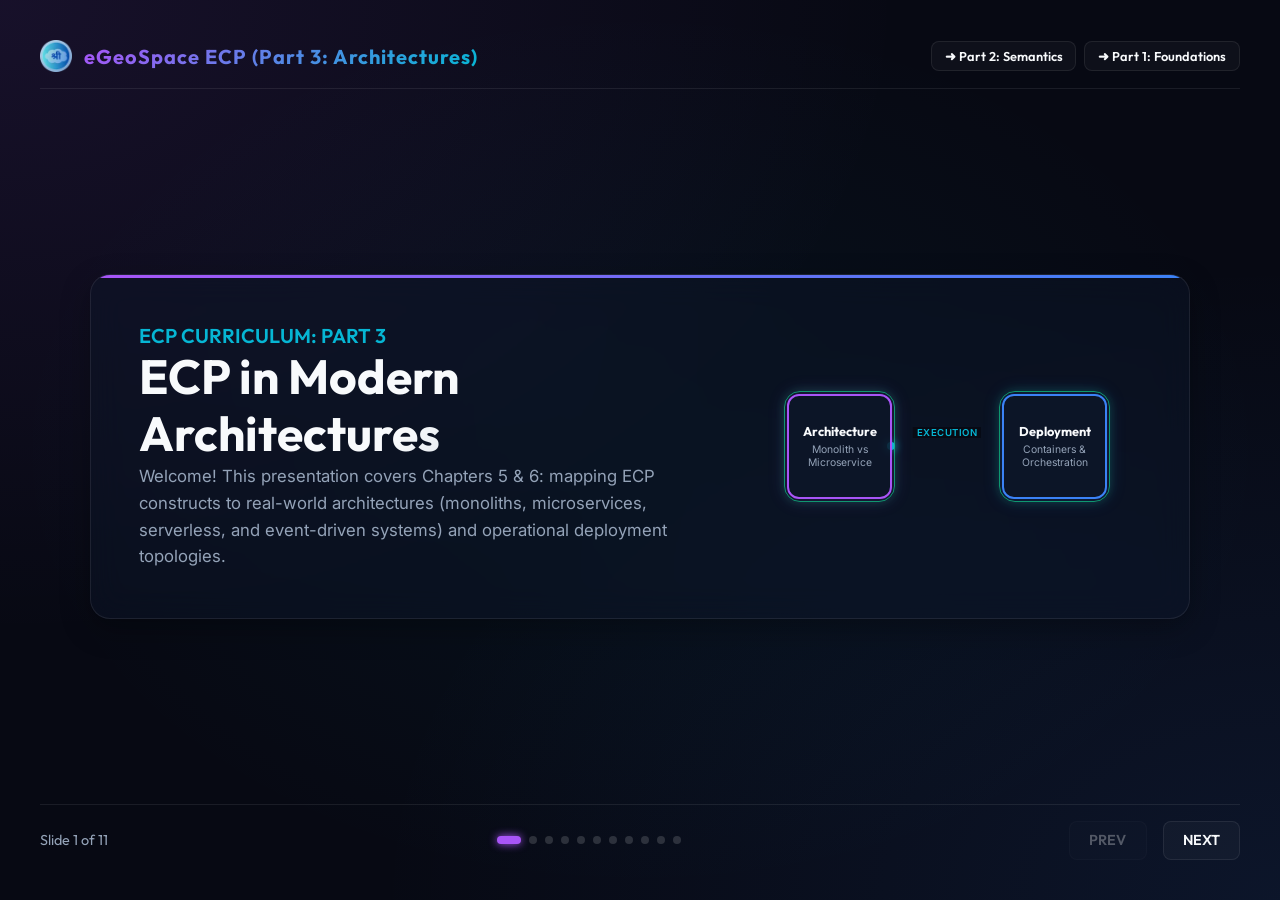
==== architecture.html @ fcbafb29 "Introduce Part 3: ECP in Modern Architectures presentation with custom topologies simulator" ====
<!DOCTYPE html>
<html lang="en">
<head>
    <meta charset="UTF-8">
    <meta name="viewport" content="width=device-width, initial-scale=1.0">
    <title>ECP in Modern Architectures - Presentation</title>
    <link rel="stylesheet" href="style.css">
    <style>
        /* Specific CSS rules for Architecture presentation */
        .arch-switcher {
            display: flex;
            gap: 0.5rem;
            margin-bottom: 1rem;
            flex-wrap: wrap;
        }
        .arch-visual-box {
            background: rgba(0,0,0,0.25);
            border: 1px solid var(--border-color);
            border-radius: 12px;
            padding: 1.5rem;
            min-height: 200px;
            display: flex;
            justify-content: center;
            align-items: center;
            position: relative;
        }
        .visual-element {
            border: 2px solid var(--border-color);
            background: var(--bg-card);
            border-radius: 8px;
            padding: 0.5rem 1rem;
            font-size: 0.8rem;
            font-weight: bold;
            display: flex;
            flex-direction: column;
            align-items: center;
            gap: 0.25rem;
            position: absolute;
            transition: all 0.3s ease;
        }
        .visual-connector {
            position: absolute;
            height: 2px;
            background: rgba(255,255,255,0.15);
            transition: all 0.3s ease;
        }
        .visual-connector.dashed {
            border-top: 2px dashed rgba(255,255,255,0.2);
            background: none;
            height: 0;
        }
        /* Topologies simulator styling */
        .topology-playground {
            background: rgba(0,0,0,0.2);
            padding: 1rem;
            border-radius: 12px;
            border: 1px solid var(--border-color);
            min-height: 280px;
            display: flex;
            flex-direction: column;
            justify-content: space-between;
        }
        .topo-graph-container {
            position: relative;
            height: 180px;
            background: rgba(0,0,0,0.3);
            border-radius: 8px;
            overflow: hidden;
        }
        .topo-node {
            position: absolute;
            width: 42px;
            height: 42px;
            border-radius: 50%;
            display: flex;
            justify-content: center;
            align-items: center;
            font-size: 0.6rem;
            font-weight: bold;
            border: 2px solid var(--border-color);
            background: var(--bg-card);
            transition: all 0.3s ease;
            box-shadow: 0 0 8px rgba(0,0,0,0.5);
            cursor: pointer;
            z-index: 2;
            text-align: center;
        }
        .topo-node.failed {
            background: rgba(239, 68, 68, 0.2);
            border-color: var(--accent-red);
            box-shadow: 0 0 15px rgba(239, 68, 68, 0.4);
            color: var(--accent-red);
        }
        .topo-node.affected {
            border-color: rgba(239, 68, 68, 0.3);
            background: rgba(239, 68, 68, 0.05);
            color: rgba(255,255,255,0.3);
            text-decoration: line-through;
        }
        .topo-line {
            position: absolute;
            height: 2px;
            background: rgba(255,255,255,0.1);
            transform-origin: left center;
            z-index: 1;
        }
        .topo-line.failed {
            background: rgba(239, 68, 68, 0.2);
            border-top: 2px dashed rgba(239, 68, 68, 0.4);
        }
    </style>
</head>
<body>
    <div id="presentation-container">
        <!-- Header -->
        <header style="display: flex; justify-content: space-between; align-items: center; width: 100%;">
            <div class="logo">
                <img src="logo.webp" alt="eGeoSpace Logo">
                <span>eGeoSpace ECP (Part 3: Architectures)</span>
            </div>
            <div style="display: flex; gap: 0.5rem;">
                <a href="semantics.html" class="nav-btn" style="text-decoration: none; padding: 0.4rem 0.8rem; font-size: 0.8rem; font-weight: 600;">➜ Part 2: Semantics</a>
                <a href="index.html" class="nav-btn" style="text-decoration: none; padding: 0.4rem 0.8rem; font-size: 0.8rem; font-weight: 600;">➜ Part 1: Foundations</a>
            </div>
        </header>

        <main class="slides-wrapper">
            <!-- Slide 1: Welcome / Title -->
            <section class="slide active" id="slide-1">
                <div class="glass-card welcome-grid">
                    <div>
                        <h3>ECP CURRICULUM: PART 3</h3>
                        <h1>ECP in Modern Architectures</h1>
                        <p>Welcome! This presentation covers Chapters 5 & 6: mapping ECP constructs to real-world architectures (monoliths, microservices, serverless, and event-driven systems) and operational deployment topologies.</p>
                    </div>
                    <div class="welcome-decor">
                        <div class="ecp-network">
                            <div class="net-entity" id="net-ent-1">
                                <span class="net-title">Architecture</span>
                                <div class="net-sub">Monolith vs<br>Microservice</div>
                                <div class="net-boundary" title="Interface Boundary"></div>
                            </div>
                            <div class="net-channel">
                                <div class="net-packet"></div>
                                <div class="net-channel-label" style="color: var(--accent-cyan);">Execution</div>
                            </div>
                            <div class="net-entity" id="net-ent-2">
                                <span class="net-title">Deployment</span>
                                <div class="net-sub">Containers &<br>Orchestration</div>
                                <div class="net-boundary" title="Interface Boundary"></div>
                            </div>
                        </div>
                    </div>
                </div>
            </section>

            <!-- Slide 2: Mapping ECP to Common Patterns -->
            <section class="slide" id="slide-2">
                <div class="glass-card grid-2">
                    <div>
                        <h3>ARCHITECTURAL BLUEPRINTS</h3>
                        <h2>ECP Across Architectural Patterns</h2>
                        <p>Architectures differ not in their basic components, but in how they partition and boundary their Entities:</p>
                        <ul class="bullet-list" style="margin-top: 1rem; font-size: 0.9rem;">
                            <li class="bullet-item">
                                <div class="bullet-icon">🏛</div>
                                <div class="bullet-content">
                                    <strong>Monoliths & Layers</strong>
                                    <p>A single coarse-grained Entity. Weak internal boundaries allow modules to bypass Interfaces, sharing memory and variables directly.</p>
                                </div>
                            </li>
                            <li class="bullet-item">
                                <div class="bullet-icon">🧱</div>
                                <div class="bullet-content">
                                    <strong>Microservices & SOA</strong>
                                    <p>Fine-grained, independently deployable Entities. Scoped databases (Knowledge) and API gateways (Interface Boundaries) enforce strict encapsulation.</p>
                                </div>
                            </li>
                            <li class="bullet-item">
                                <div class="bullet-icon">⚡</div>
                                <div class="bullet-content">
                                    <strong>Serverless & Event-Driven</strong>
                                    <p>Ephemeral, event-triggered Entities (functions) executing atomic Abilities. Knowledge is externalized in databases.</p>
                                </div>
                            </li>
                        </ul>
                    </div>
                    <div style="background: rgba(0,0,0,0.15); padding: 1.5rem; border-radius: 12px; border: 1px solid var(--border-color); display: flex; flex-direction: column; justify-content: center; gap: 0.75rem;">
                        <h4 style="color: var(--accent-cyan); font-family: var(--font-heading); font-size: 1rem;">Systemic Focus</h4>
                        <p style="font-size: 0.85rem; color: var(--text-secondary); line-height: 1.5;">No pattern is perfect. Monoliths prioritize coherence but suffer in resilience. Microservices prioritize resilience but introduce coordination complexity. Serverless offers extreme scalability but increases vendor dependence.</p>
                    </div>
                </div>
            </section>

            <!-- Slide 3: The Architectural Matrix (Interactive) -->
            <section class="slide" id="slide-3">
                <div class="glass-card grid-2">
                    <div>
                        <h3>POV EXPLORER</h3>
                        <h2>Visualizing ECP Configurations</h2>
                        <p>Select an architectural pattern below to view how Entities, Knowledge, and boundaries are structured in the runtime layout:</p>
                        <div class="arch-switcher" style="margin-top: 1rem;">
                            <button class="sim-step-btn active" id="btn-arch-mono">Monolith</button>
                            <button class="sim-step-btn" id="btn-arch-micro">Microservice</button>
                            <button class="sim-step-btn" id="btn-arch-serverless">Serverless</button>
                        </div>
                        <div class="triad-info-box" id="arch-details" style="min-height: 100px; margin-top: 0.5rem;">
                            <h4 id="arch-detail-title" style="color: var(--accent-purple); margin-bottom: 0.25rem;">Monolith Layout</h4>
                            <p id="arch-detail-desc" style="font-size: 0.85rem;">One single large Entity. Internal modules directly share database tables (Knowledge) without any security gatekeepers.</p>
                        </div>
                    </div>
                    <div class="arch-visual-box" id="arch-visual-container">
                        <!-- Visual elements injected here via script -->
                    </div>
                </div>
            </section>

            <!-- Slide 4: Interface Contracts & Protocols -->
            <section class="slide" id="slide-4">
                <div class="glass-card">
                    <h3>TECHNICAL ENFORCEMENT</h3>
                    <h2>Interface Contracts & Security Protocols</h2>
                    <p>In practice, the boundary separating potential access (Interface) and regulated exposure (Interface Boundary) is built using standard protocols:</p>
                    <div class="grid-3" style="margin-top: 1rem; gap: 1rem;">
                        <div class="control-panel" style="flex-direction: column; align-items: flex-start; gap: 0.4rem; padding: 1.25rem;">
                            <h4 style="color: var(--accent-purple);">Formal Contracts</h4>
                            <p style="font-size: 0.8rem; line-height: 1.4; color: var(--text-secondary);">Declared using machine-readable schemas like OpenAPI/Swagger, WSDL, or gRPC Protobuf. They define standard request/response structures.</p>
                        </div>
                        <div class="control-panel" style="flex-direction: column; align-items: flex-start; gap: 0.4rem; padding: 1.25rem;">
                            <h4 style="color: var(--accent-blue);">Runtime Gatekeepers</h4>
                            <p style="font-size: 0.8rem; line-height: 1.4; color: var(--text-secondary);">Enforced via API Gateways, reverse proxies, or middleware routing filters checking auth scopes, rate-limiting, and validation constraints.</p>
                        </div>
                        <div class="control-panel" style="flex-direction: column; align-items: flex-start; gap: 0.4rem; padding: 1.25rem;">
                            <h4 style="color: var(--accent-cyan);">Shared Grammars</h4>
                            <p style="font-size: 0.8rem; line-height: 1.4; color: var(--text-secondary);">Standardized serialization formats (JSON, XML) and protocols (HTTP/2, MQTT, OAuth 2.0) ensure interoperability across heterogeneous platforms.</p>
                        </div>
                    </div>
                </div>
            </section>

            <!-- Slide 5: Knowledge Management in Practice -->
            <section class="slide" id="slide-5">
                <div class="glass-card grid-2">
                    <div>
                        <h3>DATA INFRASTRUCTURES</h3>
                        <h2>Knowledge Management in Practice</h2>
                        <p>Knowledge is the informational substrate of our Entities. At the infrastructure level, we manage Knowledge using modern data storage patterns:</p>
                        <ul class="bullet-list" style="margin-top: 0.75rem; font-size: 0.9rem;">
                            <li class="bullet-item">
                                <div class="bullet-icon">💾</div>
                                <div class="bullet-content">
                                    <strong>Persistence Layers</strong>
                                    <p>Relational databases, Document stores, or NoSQL solutions that permanently retain Entity variables.</p>
                                </div>
                            </li>
                            <li class="bullet-item">
                                <div class="bullet-icon">⚡</div>
                                <div class="bullet-content">
                                    <strong>Caching & Buffers</strong>
                                    <p>Redis/Memcached layers providing high-efficiency access to transient, non-authoritative Knowledge states.</p>
                                </div>
                            </li>
                            <li class="bullet-item">
                                <div class="bullet-icon">📜</div>
                                <div class="bullet-content">
                                    <strong>Event Sourcing</strong>
                                    <p>Reconstructing Entity Knowledge states by executing sequential event logs, preserving auditing details.</p>
                                </div>
                            </li>
                        </ul>
                    </div>
                    <div style="background: rgba(0,0,0,0.15); padding: 1.5rem; border-radius: 12px; border: 1px solid var(--border-color); display: flex; flex-direction: column; justify-content: center; gap: 0.75rem;">
                        <h4 style="color: var(--accent-cyan); font-family: var(--font-heading); font-size: 1rem;">Flow Regulation</h4>
                        <p style="font-size: 0.85rem; color: var(--text-secondary); line-height: 1.5;">When Knowledge flows across boundaries, it must be filtered and cleaned. ECP uses schema validation pipelines, anonymization, and encryption algorithms at the Interface Boundary to prevent leaks while maintaining service cooperation.</p>
                    </div>
                </div>
            </section>

            <!-- Slide 6: Deployment Topologies -->
            <section class="slide" id="slide-6">
                <div class="glass-card">
                    <h3>RELATIONAL CONFIGURATION</h3>
                    <h2>Deployment Topologies</h2>
                    <p>Deployment topologies define how Entities are arranged in physical execution environments, shaping systemic qualities:</p>
                    <div class="grid-3" style="margin-top: 1rem; gap: 1rem; font-size: 0.85rem;">
                        <div class="control-panel" style="flex-direction: column; align-items: flex-start; gap: 0.4rem; padding: 1rem;">
                            <h4 style="color: var(--accent-purple);">1. Centralized / Hub</h4>
                            <p style="line-height: 1.4; color: var(--text-secondary);">One core API Hub manages all communications. Highly coherent but extremely fragile (single point of failure).</p>
                        </div>
                        <div class="control-panel" style="flex-direction: column; align-items: flex-start; gap: 0.4rem; padding: 1rem;">
                            <h4 style="color: var(--accent-blue);">2. Federated Topologies</h4>
                            <p style="line-height: 1.4; color: var(--text-secondary);">Semi-autonomous regional nodes coordinating via standardized contracts. Balances autonomy and whole-system coherence.</p>
                        </div>
                        <div class="control-panel" style="flex-direction: column; align-items: flex-start; gap: 0.4rem; padding: 1rem;">
                            <h4 style="color: var(--accent-cyan);">3. Peer-to-Peer (P2P)</h4>
                            <p style="line-height: 1.4; color: var(--text-secondary);">Symmetric nodes communicating directly, as in distributed ledger networks. Extremely resilient but high coordination overhead.</p>
                        </div>
                    </div>
                </div>
            </section>

            <!-- Slide 7: Topology Outage Simulator -->
            <section class="slide" id="slide-7">
                <div class="glass-card grid-2">
                    <div>
                        <h3>FAILURE DOMAINS</h3>
                        <h2>Topology Outage Simulator</h2>
                        <p>Select a deployment topology and click on any node to trigger a crash. Observe how the outage impacts the rest of the network:</p>
                        <div style="margin-top: 1rem; display: flex; gap: 0.5rem; margin-bottom: 1rem;">
                            <button class="sim-step-btn active" id="btn-topo-central">Centralized</button>
                            <button class="sim-step-btn" id="btn-topo-federated">Federated</button>
                            <button class="sim-step-btn" id="btn-topo-p2p">Peer-to-Peer</button>
                        </div>
                        <div class="triad-info-box" id="topo-details" style="min-height: 80px;">
                            <h4 id="topo-detail-title" style="color: var(--accent-purple); margin-bottom: 0.25rem;">Centralized Outage</h4>
                            <p id="topo-detail-desc" style="font-size: 0.85rem;">Click the central hub node (Hub) to crash it.</p>
                        </div>
                    </div>
                    <div class="topology-playground">
                        <div class="topo-graph-container" id="topo-sim-container">
                            <!-- Nodes and lines injected via script -->
                        </div>
                    </div>
                </div>
            </section>

            <!-- Slide 8: Containerization & Orchestration -->
            <section class="slide" id="slide-8">
                <div class="glass-card grid-2">
                    <div>
                        <h3>Material instantiation</h3>
                        <h2>Containerization & Orchestration</h2>
                        <p>Container engines (Docker) and orchestrators (Kubernetes) translate ECP principles directly into hardware deployment patterns:</p>
                        <ul class="bullet-list" style="margin-top: 0.75rem; font-size: 0.9rem;">
                            <li class="bullet-item">
                                <div class="bullet-icon">📦</div>
                                <div class="bullet-content">
                                    <strong>Containers encapsulate Entities</strong>
                                    <p>Docker packages an Entity's code (Abilities), local config (Knowledge), and ports (Interfaces) into isolated running contexts.</p>
                                </div>
                            </li>
                            <li class="bullet-item">
                                <div class="bullet-icon">⚙</div>
                                <div class="bullet-content">
                                    <strong>Orchestration governs execution</strong>
                                    <p>Kubernetes manages service routing, replica scaling (multiplicity), load balancing, and health state supervision.</p>
                                </div>
                            </li>
                        </ul>
                    </div>
                    <div style="background: rgba(0,0,0,0.15); padding: 2rem; border-radius: 12px; border: 1px solid var(--border-color); display: flex; flex-direction: column; justify-content: center;">
                        <h4 style="color: var(--accent-cyan); font-family: var(--font-heading); margin-bottom: 0.5rem;">Infrastructure Enforcement</h4>
                        <p style="font-size: 0.85rem; line-height: 1.5; color: var(--text-secondary);">By executing inside containers and service meshes, ECP's boundary isolation rules are physically enforced at the virtualization layer. Virtual machines, pods, and serverless runtimes represent real-world ECP Entity instances.</p>
                    </div>
                </div>
            </section>

            <!-- Slide 9: Socio-Technical Integrations -->
            <section class="slide" id="slide-9">
                <div class="glass-card grid-2">
                    <div>
                        <h3>Socio-Technical Integrations</h3>
                        <h2>Socio-Technical Architectures</h2>
                        <p>Modern applications are socio-technical. ECP unifies technical components, human workflows, and departments into a single architectural diagram:</p>
                        <ul class="bullet-list" style="margin-top: 0.75rem; font-size: 0.85rem;">
                            <li class="bullet-item">
                                <div class="bullet-icon">👥</div>
                                <div class="bullet-content">
                                    <strong>Teams as Service Providers</strong>
                                    <p>A finance team is modeled as an Entity. It has the Ability to approve budgets, private Knowledge of spreadsheets, and exposes a contract interface to engineers.</p>
                                </div>
                            </li>
                            <li class="bullet-item">
                                <div class="bullet-icon">📜</div>
                                <div class="bullet-content">
                                    <strong>Policies as Interface Boundaries</strong>
                                    <p>Legal regulations and corporate policies are not abstract ideas; they are represented as operational boundaries checking request limits.</p>
                                </div>
                            </li>
                        </ul>
                    </div>
                    <div style="background: rgba(0,0,0,0.15); padding: 1.5rem; border-radius: 12px; border: 1px solid var(--border-color); display: flex; flex-direction: column; justify-content: center; gap: 0.5rem;">
                        <h4 style="color: var(--accent-cyan); font-family: var(--font-heading); font-size: 1rem;">The Socio-Technical Graph</h4>
                        <p style="font-size: 0.85rem; color: var(--text-secondary); line-height: 1.45;">- Nodes represent code modules, DB schemas, or human support agents.</p>
                        <p style="font-size: 0.85rem; color: var(--text-secondary); line-height: 1.45;">- Directed edges represent message transmissions and dependencies.</p>
                        <p style="font-size: 0.85rem; color: var(--text-secondary); line-height: 1.45;">This ensures entire socio-technical processes can be modeled and verified together.</p>
                    </div>
                </div>
            </section>

            <!-- Slide 10: Conclusion / Architectural Summary -->
            <section class="slide" id="slide-10">
                <div class="glass-card">
                    <h3>Curriculum Summary</h3>
                    <h2>Conclusion: ECP Architectures</h2>
                    <p>To conclude Part 3, review these core architectural tenets:</p>
                    <div class="grid-2" style="margin-top: 1rem; gap: 2rem;">
                        <ul class="bullet-list" style="font-size: 0.95rem;">
                            <li class="bullet-item">
                                <div class="bullet-icon">1</div>
                                <div class="bullet-content">
                                    <strong>Boundaries are Physical</strong>
                                    <p>ECP boundaries are not just concepts. In modern architectures, they are physically enforced by virtualization layers, Docker contexts, and API gateways.</p>
                                </div>
                            </li>
                            <li class="bullet-item">
                                <div class="bullet-icon">2</div>
                                <div class="bullet-content">
                                    <strong>Topology shapes Qualities</strong>
                                    <p>Uptime, scaling, and fault tolerance are determined by your deployment topology (Centralized vs Federated vs P2P).</p>
                                </div>
                            </li>
                        </ul>
                        <ul class="bullet-list" style="font-size: 0.95rem;">
                            <li class="bullet-item">
                                <div class="bullet-icon">3</div>
                                <div class="bullet-content">
                                    <strong>Model the Socio-Technical Flow</strong>
                                    <p>Never isolate software designs from human teams. Model engineers, customers, and departments as Entities in the same network.</p>
                                </div>
                            </li>
                        </ul>
                    </div>
                </div>
            </section>

            <!-- Slide 11: Thank You -->
            <section class="slide" id="slide-11">
                <div class="glass-card" style="text-align: center; justify-content: center; align-items: center; gap: 2rem; min-height: 380px;">
                    <div class="glow-text" style="font-family: var(--font-heading); font-weight: 800; font-size: 4.5rem; background: linear-gradient(135deg, var(--accent-purple), var(--accent-cyan)); -webkit-background-clip: text; -webkit-text-fill-color: transparent; text-shadow: 0 0 30px rgba(168, 85, 247, 0.15);">
                        Thank You!
                    </div>
                    <div style="max-width: 600px;">
                        <h3 style="color: var(--text-primary); margin-bottom: 0.5rem; font-size: 1.5rem;">Let's Build Resilient Architecture Together</h3>
                    </div>
                </div>
            </section>
        </main>

        <!-- Footer / Navigation Controls -->
        <footer>
            <div class="slide-num" id="slide-number-display">Slide 1 of 11</div>
            <div class="progress-container" id="progress-dots-container">
                <!-- Dots will be generated here -->
            </div>
            <div class="nav-buttons">
                <button class="nav-btn" id="prev-btn" disabled>PREV</button>
                <button class="nav-btn" id="next-btn">NEXT</button>
            </div>
        </footer>
    </div>

    <script src="architecture.js"></script>
</body>
</html>
---- style.css ----
@import url('https://fonts.googleapis.com/css2?family=Inter:wght@300;400;500;600&family=Outfit:wght@400;600;700;800&display=swap');

:root {
    --bg-dark: #070913;
    --bg-card: rgba(15, 23, 42, 0.45);
    --border-color: rgba(255, 255, 255, 0.08);
    --text-primary: #f8fafc;
    --text-secondary: #94a3b8;
    
    /* Neon accents */
    --accent-purple: #a855f7;
    --accent-blue: #3b82f6;
    --accent-cyan: #06b6d4;
    --accent-green: #10b981;
    --accent-red: #ef4444;
    
    --glow-purple: rgba(168, 85, 247, 0.15);
    --glow-blue: rgba(59, 130, 246, 0.15);
    
    --font-heading: 'Outfit', sans-serif;
    --font-body: 'Inter', sans-serif;
}

* {
    margin: 0;
    padding: 0;
    box-sizing: border-box;
}

body {
    background-color: var(--bg-dark);
    color: var(--text-primary);
    font-family: var(--font-body);
    overflow: hidden;
    height: 100vh;
    width: 100vw;
    background-image: 
        radial-gradient(at 0% 0%, rgba(168, 85, 247, 0.1) 0px, transparent 50%),
        radial-gradient(at 100% 100%, rgba(59, 130, 246, 0.1) 0px, transparent 50%),
        radial-gradient(at 50% 50%, rgba(6, 182, 212, 0.05) 0px, transparent 70%);
}

/* Slide Container */
#presentation-container {
    position: relative;
    width: 100%;
    height: 100%;
    display: flex;
    flex-direction: column;
    justify-content: space-between;
    padding: 2.5rem;
}

/* Header */
header {
    display: flex;
    justify-content: space-between;
    align-items: center;
    border-bottom: 1px solid var(--border-color);
    padding-bottom: 1rem;
    z-index: 10;
}

.logo {
    display: flex;
    align-items: center;
    gap: 0.75rem;
}

.logo img {
    height: 32px;
    width: auto;
    object-fit: contain;
}

.logo span {
    font-family: var(--font-heading);
    font-weight: 700;
    font-size: 1.25rem;
    letter-spacing: 0.05em;
    background: linear-gradient(135deg, var(--accent-purple), var(--accent-cyan));
    -webkit-background-clip: text;
    -webkit-text-fill-color: transparent;
}

.session-tag {
    font-size: 0.8rem;
    color: var(--text-secondary);
    background: rgba(255, 255, 255, 0.03);
    padding: 0.25rem 0.75rem;
    border-radius: 9999px;
    border: 1px solid var(--border-color);
    letter-spacing: 0.05em;
}

/* Slides Wrapper */
.slides-wrapper {
    flex-grow: 1;
    display: flex;
    justify-content: center;
    align-items: center;
    position: relative;
    margin: 2rem 0;
}

/* Individual Slide */
.slide {
    position: absolute;
    width: 100%;
    max-width: 1100px;
    height: 100%;
    display: flex;
    flex-direction: column;
    justify-content: center;
    opacity: 0;
    pointer-events: none;
    transform: translateY(20px) scale(0.98);
    transition: opacity 0.5s ease, transform 0.5s ease;
    z-index: 1;
}

.slide.active {
    opacity: 1;
    pointer-events: auto;
    transform: translateY(0) scale(1);
    z-index: 5;
}

/* Card Layout */
.glass-card {
    background: var(--bg-card);
    backdrop-filter: blur(16px);
    -webkit-backdrop-filter: blur(16px);
    border: 1px solid var(--border-color);
    border-radius: 20px;
    padding: 3rem;
    box-shadow: 0 10px 30px rgba(0, 0, 0, 0.3);
    display: flex;
    flex-direction: column;
    gap: 1.5rem;
    position: relative;
    overflow: hidden;
}

.glass-card::after {
    content: '';
    position: absolute;
    top: 0;
    left: 0;
    right: 0;
    height: 3px;
    background: linear-gradient(90deg, var(--accent-purple), var(--accent-blue));
}

/* Content Elements */
h1 {
    font-family: var(--font-heading);
    font-weight: 700;
    font-size: 3rem;
    line-height: 1.2;
    background: linear-gradient(135deg, var(--text-primary) 50%, var(--text-secondary));
    -webkit-background-clip: text;
    -webkit-text-fill-color: transparent;
}

h2 {
    font-family: var(--font-heading);
    font-weight: 700;
    font-size: 2.25rem;
    line-height: 1.3;
    color: var(--text-primary);
}

h3 {
    font-family: var(--font-heading);
    font-weight: 600;
    font-size: 1.25rem;
    color: var(--accent-cyan);
}

p {
    font-size: 1.05rem;
    line-height: 1.6;
    color: var(--text-secondary);
}

.highlight {
    color: var(--accent-purple);
    font-weight: 600;
}

.cyan-glow {
    text-shadow: 0 0 15px rgba(6, 182, 212, 0.4);
}

/* Layout Utilities */
.grid-2 {
    display: grid;
    grid-template-columns: 1fr 1fr;
    gap: 2.5rem;
    align-items: center;
}

.grid-3 {
    display: grid;
    grid-template-columns: repeat(3, 1fr);
    gap: 1.5rem;
}

/* Features/Bulleted Cards */
.bullet-list {
    display: flex;
    flex-direction: column;
    gap: 1.25rem;
    list-style: none;
}

.bullet-item {
    display: flex;
    gap: 1rem;
    align-items: flex-start;
}

.bullet-icon {
    flex-shrink: 0;
    width: 24px;
    height: 24px;
    background: rgba(168, 85, 247, 0.1);
    border: 1px solid var(--accent-purple);
    border-radius: 6px;
    display: flex;
    align-items: center;
    justify-content: center;
    color: var(--accent-purple);
    font-weight: bold;
    font-size: 0.8rem;
    margin-top: 2px;
}

.bullet-content h4 {
    font-family: var(--font-heading);
    font-weight: 600;
    font-size: 1.15rem;
    color: var(--text-primary);
    margin-bottom: 0.25rem;
}

.bullet-content p {
    font-size: 0.95rem;
}

/* Interactive Component: Dynamic Triad Diagram */
.triad-container {
    position: relative;
    width: 100%;
    height: 350px;
    background: rgba(0, 0, 0, 0.2);
    border-radius: 12px;
    border: 1px solid var(--border-color);
    display: flex;
    align-items: center;
    justify-content: center;
    overflow: hidden;
}

.entity-circle {
    position: relative;
    width: 240px;
    height: 240px;
    border-radius: 50%;
    border: 2px dashed rgba(255, 255, 255, 0.15);
    display: flex;
    align-items: center;
    justify-content: center;
    transition: all 0.5s ease;
}

.entity-core {
    width: 100px;
    height: 100px;
    background: linear-gradient(135deg, var(--bg-dark), rgba(15, 23, 42, 0.8));
    border: 2px solid var(--accent-purple);
    box-shadow: 0 0 20px var(--glow-purple);
    border-radius: 50%;
    display: flex;
    align-items: center;
    justify-content: center;
    font-family: var(--font-heading);
    font-weight: 700;
    z-index: 10;
}

.part-node {
    position: absolute;
    width: 80px;
    height: 80px;
    background: rgba(15, 23, 42, 0.8);
    border: 1.5px solid var(--text-secondary);
    border-radius: 50%;
    display: flex;
    flex-direction: column;
    align-items: center;
    justify-content: center;
    font-size: 0.75rem;
    font-weight: 600;
    cursor: pointer;
    transition: all 0.3s ease;
    z-index: 8;
    text-align: center;
}

.part-node:hover, .part-node.selected {
    border-color: var(--accent-cyan);
    color: var(--accent-cyan);
    box-shadow: 0 0 15px rgba(6, 182, 212, 0.3);
    transform: scale(1.1);
}

.node-abilities { top: 10px; left: calc(50% - 40px); }
.node-knowledge { bottom: 15px; left: 15px; }
.node-interfaces { bottom: 15px; right: 15px; }

/* Regulator Boundary lines & switch */
.boundary-ring {
    position: absolute;
    width: 290px;
    height: 290px;
    border-radius: 50%;
    border: 2px solid transparent;
    transition: all 0.5s ease;
    z-index: 5;
}

.boundary-ring.active {
    border-color: var(--accent-green);
    box-shadow: 0 0 25px rgba(16, 185, 129, 0.2);
    animation: rotateBoundary 20s linear infinite;
}

.boundary-ring.active::before {
    content: '';
    position: absolute;
    top: -5px;
    left: 50%;
    width: 10px;
    height: 10px;
    background: var(--accent-green);
    border-radius: 50%;
    box-shadow: 0 0 10px var(--accent-green);
}

@keyframes rotateBoundary {
    100% { transform: rotate(360deg); }
}

.triad-info-box {
    margin-top: 0.5rem;
    padding: 1rem;
    background: rgba(255, 255, 255, 0.02);
    border: 1px solid var(--border-color);
    border-radius: 8px;
    min-height: 80px;
}

/* Switch styling */
.control-panel {
    display: flex;
    justify-content: space-between;
    align-items: center;
    margin-top: 0.5rem;
    background: rgba(255, 255, 255, 0.02);
    padding: 0.75rem;
    border-radius: 10px;
    border: 1px solid var(--border-color);
}

.toggle-container {
    display: flex;
    align-items: center;
    gap: 0.75rem;
}

.switch {
    position: relative;
    display: inline-block;
    width: 50px;
    height: 26px;
}

.switch input {
    opacity: 0;
    width: 0;
    height: 0;
}

.slider {
    position: absolute;
    cursor: pointer;
    top: 0;
    left: 0;
    right: 0;
    bottom: 0;
    background-color: rgba(255,255,255,0.1);
    transition: .4s;
    border-radius: 34px;
    border: 1px solid var(--border-color);
}

.slider:before {
    position: absolute;
    content: "";
    height: 18px;
    width: 18px;
    left: 3px;
    bottom: 3px;
    background-color: white;
    transition: .4s;
    border-radius: 50%;
}

input:checked + .slider {
    background-color: var(--accent-green);
}

input:checked + .slider:before {
    transform: translateX(24px);
}

/* Interactive Component: Dependency visualizer */
.dep-visualizer {
    display: flex;
    flex-direction: column;
    gap: 1.5rem;
    align-items: center;
    background: rgba(0,0,0,0.15);
    padding: 1.5rem;
    border-radius: 12px;
    border: 1px solid var(--border-color);
}

.dep-row {
    display: flex;
    align-items: center;
    justify-content: space-between;
    width: 100%;
    max-width: 480px;
}

.dep-entity {
    padding: 0.75rem 1.25rem;
    background: rgba(15, 23, 42, 0.8);
    border: 1.5px solid var(--border-color);
    border-radius: 8px;
    font-family: var(--font-heading);
    font-weight: 600;
    font-size: 0.95rem;
    transition: all 0.3s ease;
    width: 150px;
    text-align: center;
    cursor: pointer;
}

.dep-entity.active {
    border-color: var(--accent-purple);
    box-shadow: 0 0 15px var(--glow-purple);
}

.dep-arrow {
    flex-grow: 1;
    height: 2px;
    background: var(--border-color);
    margin: 0 0.5rem;
    position: relative;
    transition: all 0.3s ease;
}

.dep-arrow::after {
    content: '';
    position: absolute;
    right: 0;
    top: -4px;
    width: 8px;
    height: 10px;
    background: var(--text-secondary);
    clip-path: polygon(0 0, 0 100%, 100% 50%);
    transition: all 0.3s ease;
}

.dep-arrow.active {
    background: var(--accent-purple);
    box-shadow: 0 0 10px var(--accent-purple);
}

.dep-arrow.active::after {
    background: var(--accent-purple);
}

.dep-label {
    font-size: 0.75rem;
    color: var(--text-secondary);
    text-align: center;
    margin-bottom: 0.25rem;
}

/* Tabs Panel */
.tabs-container {
    display: flex;
    flex-direction: column;
    gap: 1rem;
}

.tabs-headers {
    display: flex;
    gap: 0.5rem;
    border-bottom: 1px solid var(--border-color);
    padding-bottom: 0.5rem;
}

.tab-btn {
    background: transparent;
    border: none;
    color: var(--text-secondary);
    padding: 0.5rem 1rem;
    font-family: var(--font-heading);
    font-weight: 600;
    cursor: pointer;
    position: relative;
    transition: color 0.3s ease;
}

.tab-btn:hover {
    color: var(--text-primary);
}

.tab-btn.active {
    color: var(--accent-cyan);
}

.tab-btn.active::after {
    content: '';
    position: absolute;
    bottom: -9px;
    left: 0;
    right: 0;
    height: 2px;
    background: var(--accent-cyan);
}

.tab-content {
    display: none;
    font-size: 0.95rem;
    line-height: 1.6;
    padding: 0.5rem 0;
}

.tab-content.active {
    display: block;
}

/* Simulation checkout styling */
.checkout-simulator {
    display: grid;
    grid-template-columns: 200px 1fr;
    gap: 2rem;
    background: rgba(0,0,0,0.1);
    padding: 1.5rem;
    border-radius: 12px;
    border: 1px solid var(--border-color);
    height: 320px;
}

.sim-steps {
    display: flex;
    flex-direction: column;
    gap: 0.5rem;
}

.sim-step-btn {
    background: rgba(255,255,255,0.02);
    border: 1px solid var(--border-color);
    border-radius: 8px;
    color: var(--text-secondary);
    padding: 0.75rem;
    font-family: var(--font-heading);
    font-size: 0.85rem;
    font-weight: 600;
    text-align: left;
    cursor: pointer;
    transition: all 0.3s ease;
}

.sim-step-btn:hover {
    background: rgba(255,255,255,0.05);
    color: var(--text-primary);
}

.sim-step-btn.active {
    border-color: var(--accent-purple);
    color: var(--accent-purple);
    background: rgba(168, 85, 247, 0.05);
}

.sim-display {
    background: rgba(0,0,0,0.3);
    border-radius: 8px;
    border: 1px solid var(--border-color);
    padding: 1.25rem;
    overflow-y: auto;
    font-family: monospace;
    font-size: 0.85rem;
    color: var(--accent-cyan);
}

.sim-log-line {
    margin-bottom: 0.5rem;
    line-height: 1.4;
    opacity: 0;
    transform: translateY(5px);
    animation: fadeInUp 0.3s forwards;
}

@keyframes fadeInUp {
    to {
        opacity: 1;
        transform: translateY(0);
    }
}

/* Tables styling */
table {
    width: 100%;
    border-collapse: collapse;
    margin-top: 0.5rem;
}

th, td {
    padding: 0.75rem 1rem;
    text-align: left;
    font-size: 0.85rem;
    border-bottom: 1px solid var(--border-color);
}

th {
    font-family: var(--font-heading);
    font-weight: 600;
    color: var(--accent-cyan);
}

td {
    color: var(--text-secondary);
}

tr:hover td {
    color: var(--text-primary);
}

/* Footer / Navigation controls */
footer {
    display: flex;
    justify-content: space-between;
    align-items: center;
    border-top: 1px solid var(--border-color);
    padding-top: 1rem;
    z-index: 10;
}

.progress-container {
    display: flex;
    align-items: center;
    gap: 0.5rem;
}

.progress-dot {
    width: 8px;
    height: 8px;
    border-radius: 50%;
    background: rgba(255,255,255,0.15);
    cursor: pointer;
    transition: all 0.3s ease;
}

.progress-dot:hover {
    background: rgba(255,255,255,0.4);
}

.progress-dot.active {
    background: var(--accent-purple);
    box-shadow: 0 0 8px var(--accent-purple);
    width: 24px;
    border-radius: 4px;
}

.nav-buttons {
    display: flex;
    gap: 1rem;
}

.nav-btn {
    background: rgba(255, 255, 255, 0.03);
    border: 1px solid var(--border-color);
    color: var(--text-primary);
    padding: 0.6rem 1.2rem;
    border-radius: 8px;
    font-family: var(--font-heading);
    font-weight: 600;
    font-size: 0.9rem;
    cursor: pointer;
    transition: all 0.3s ease;
}

.nav-btn:hover:not(:disabled) {
    background: rgba(255, 255, 255, 0.08);
    border-color: var(--text-secondary);
}

.nav-btn:disabled {
    opacity: 0.3;
    cursor: not-allowed;
}

/* Slide 1 Specific Welcome Styling */
.welcome-grid {
    display: grid;
    grid-template-columns: 3fr 2fr;
    gap: 2rem;
    align-items: center;
}

.welcome-decor {
    position: relative;
    height: 100%;
    display: flex;
    justify-content: center;
    align-items: center;
}

.ecp-network {
    position: relative;
    width: 320px;
    height: 200px;
    display: flex;
    align-items: center;
    justify-content: space-between;
    animation: floatNetwork 6s ease-in-out infinite;
}

@keyframes floatNetwork {
    0%, 100% { transform: translateY(0); }
    50% { transform: translateY(-10px); }
}

.net-entity {
    width: 105px;
    height: 105px;
    background: rgba(15, 23, 42, 0.85);
    border: 2px solid var(--accent-purple);
    border-radius: 12px;
    display: flex;
    flex-direction: column;
    align-items: center;
    justify-content: center;
    position: relative;
    box-shadow: 0 0 20px rgba(168, 85, 247, 0.2);
    z-index: 5;
    text-align: center;
    padding: 0.5rem;
}

#net-ent-2 {
    border-color: var(--accent-blue);
    box-shadow: 0 0 20px rgba(59, 130, 246, 0.2);
}

.net-title {
    font-family: var(--font-heading);
    font-weight: 700;
    font-size: 0.8rem;
    color: var(--text-primary);
    margin-bottom: 0.25rem;
}

.net-sub {
    font-size: 0.65rem;
    color: var(--text-secondary);
    line-height: 1.3;
}

.net-boundary {
    position: absolute;
    top: -5px;
    left: -5px;
    right: -5px;
    bottom: -5px;
    border: 1.5px solid var(--accent-green);
    border-radius: 16px;
    box-shadow: 0 0 10px rgba(16, 185, 129, 0.3);
    pointer-events: none;
    opacity: 0.8;
}

.net-channel {
    position: absolute;
    left: 100px;
    right: 100px;
    height: 2px;
    background: dashed rgba(255, 255, 255, 0.15);
    z-index: 2;
}

.net-packet {
    width: 8px;
    height: 8px;
    background: var(--accent-cyan);
    border-radius: 50%;
    box-shadow: 0 0 8px var(--accent-cyan);
    position: absolute;
    top: -3px;
    animation: flowPacket 3s linear infinite;
}

.net-channel-label {
    position: absolute;
    top: -18px;
    left: 50%;
    transform: translateX(-50%);
    font-size: 0.6rem;
    color: var(--accent-cyan);
    letter-spacing: 0.05em;
    font-weight: 600;
    text-transform: uppercase;
    background: #080a14;
    padding: 0 4px;
    white-space: nowrap;
}

@keyframes flowPacket {
    0% {
        left: 0;
        opacity: 0;
    }
    10% {
        opacity: 1;
    }
    90% {
        opacity: 1;
    }
    100% {
        left: 100%;
        opacity: 0;
    }
}

/* Slide Index Text indicator */
.slide-num {
    font-size: 0.9rem;
    font-family: var(--font-heading);
    color: var(--text-secondary);
}

.glow-text {
    animation: pulseGlow 2s infinite alternate;
}

@keyframes pulseGlow {
    from {
        text-shadow: 0 0 10px rgba(6, 182, 212, 0.15);
        opacity: 0.9;
    }
    to {
        text-shadow: 0 0 25px rgba(6, 182, 212, 0.5);
        opacity: 1;
    }
}

/* Mobile warning alert overlays */
@media (max-width: 768px) {
    .grid-2 {
        grid-template-columns: 1fr;
        gap: 1.5rem;
    }
    
    .grid-3 {
        grid-template-columns: 1fr;
    }
    
    h1 { font-size: 2.25rem; }
    h2 { font-size: 1.75rem; }
    
    #presentation-container {
        padding: 1rem;
    }
    
    .glass-card {
        padding: 1.5rem;
    }
    
    .checkout-simulator {
        grid-template-columns: 1fr;
        height: auto;
    }
}
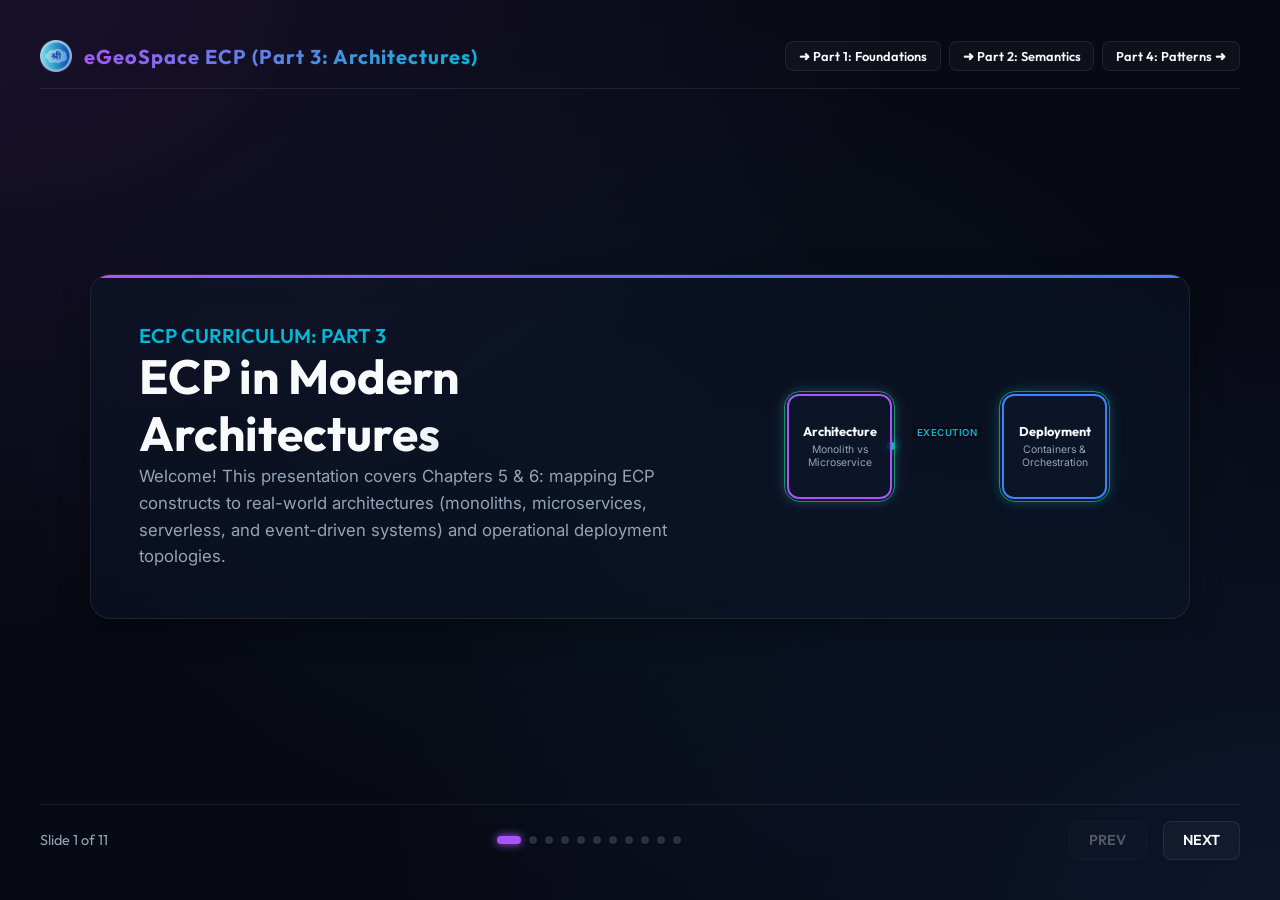
==== commit 870a4f9c: "Synchronize cross-navigation header buttons for all 4 presentations" ====
--- a/architecture.html
+++ b/architecture.html
@@ -119,8 +119,9 @@
                 <span>eGeoSpace ECP (Part 3: Architectures)</span>
             </div>
             <div style="display: flex; gap: 0.5rem;">
+                <a href="index.html" class="nav-btn" style="text-decoration: none; padding: 0.4rem 0.8rem; font-size: 0.8rem; font-weight: 600;">➜ Part 1: Foundations</a>
                 <a href="semantics.html" class="nav-btn" style="text-decoration: none; padding: 0.4rem 0.8rem; font-size: 0.8rem; font-weight: 600;">➜ Part 2: Semantics</a>
-                <a href="index.html" class="nav-btn" style="text-decoration: none; padding: 0.4rem 0.8rem; font-size: 0.8rem; font-weight: 600;">➜ Part 1: Foundations</a>
+                <a href="patterns.html" class="nav-btn" style="text-decoration: none; padding: 0.4rem 0.8rem; font-size: 0.8rem; font-weight: 600;">Part 4: Patterns ➜</a>
             </div>
         </header>
 
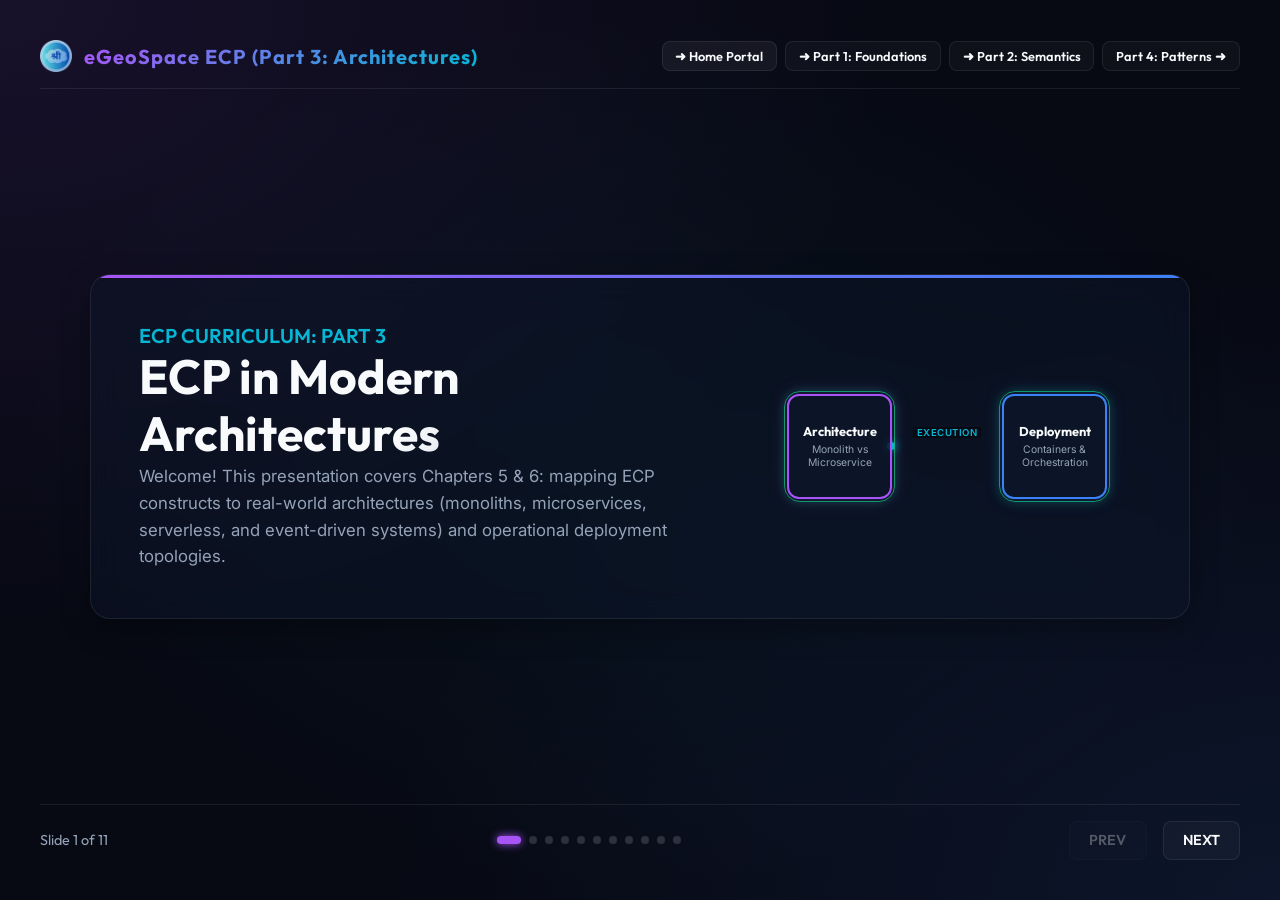
==== commit 10c54ba9: "Create home portal index.html and update cross-navigation routing" ====
--- a/architecture.html
+++ b/architecture.html
@@ -119,7 +119,8 @@
                 <span>eGeoSpace ECP (Part 3: Architectures)</span>
             </div>
             <div style="display: flex; gap: 0.5rem;">
-                <a href="index.html" class="nav-btn" style="text-decoration: none; padding: 0.4rem 0.8rem; font-size: 0.8rem; font-weight: 600;">➜ Part 1: Foundations</a>
+                <a href="index.html" class="nav-btn" style="text-decoration: none; padding: 0.4rem 0.8rem; font-size: 0.8rem; font-weight: 600; background: rgba(255,255,255,0.05);">➜ Home Portal</a>
+                <a href="foundations.html" class="nav-btn" style="text-decoration: none; padding: 0.4rem 0.8rem; font-size: 0.8rem; font-weight: 600;">➜ Part 1: Foundations</a>
                 <a href="semantics.html" class="nav-btn" style="text-decoration: none; padding: 0.4rem 0.8rem; font-size: 0.8rem; font-weight: 600;">➜ Part 2: Semantics</a>
                 <a href="patterns.html" class="nav-btn" style="text-decoration: none; padding: 0.4rem 0.8rem; font-size: 0.8rem; font-weight: 600;">Part 4: Patterns ➜</a>
             </div>
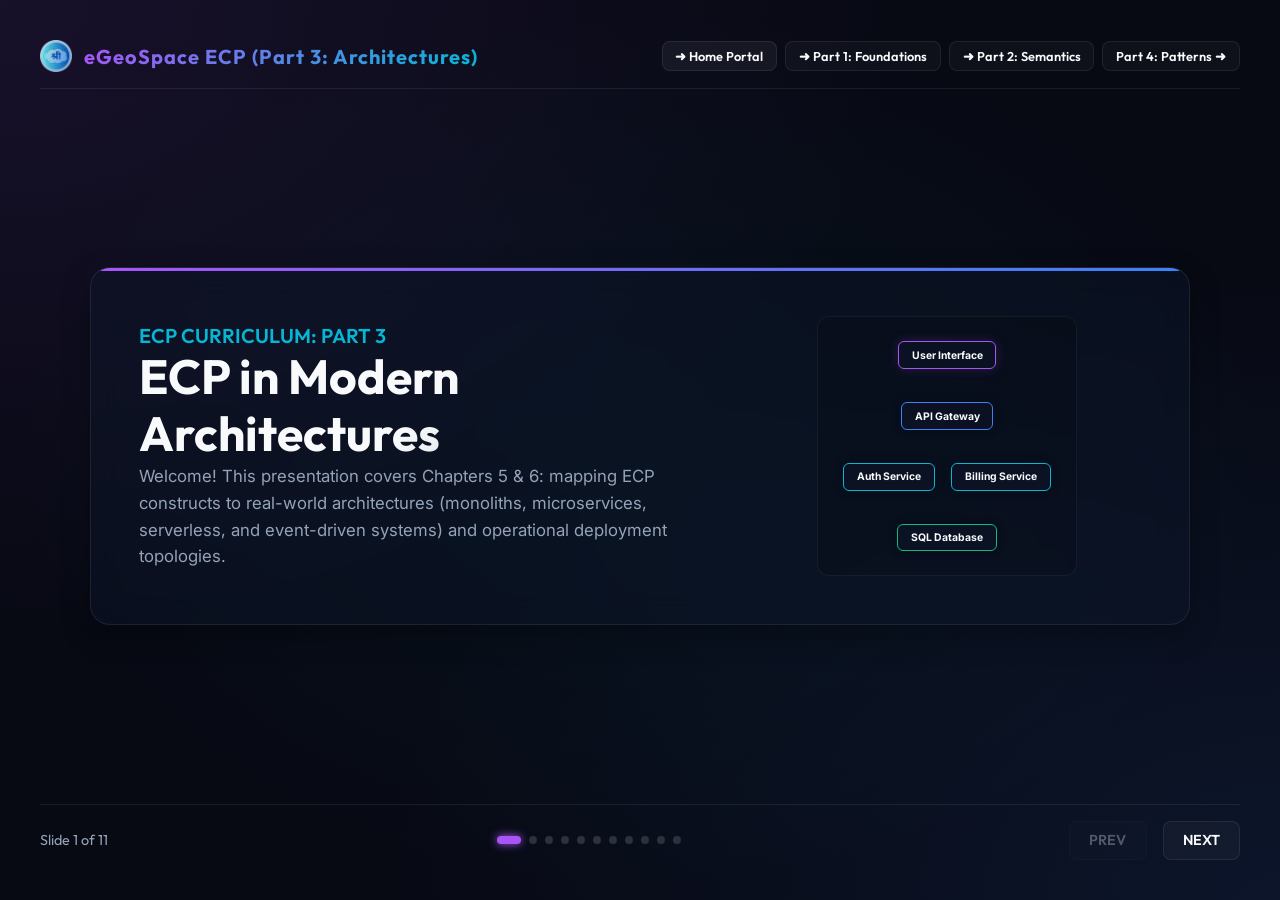
==== commit eb0b8470: "Introduce custom, animated CSS/SVG welcome diagrams unique to each slide deck" ====
--- a/architecture.html
+++ b/architecture.html
@@ -108,6 +108,42 @@
             background: rgba(239, 68, 68, 0.2);
             border-top: 2px dashed rgba(239, 68, 68, 0.4);
         }
+        /* Part 3 Welcome Architecture Tree Style */
+        .arch-welcome-container {
+            position: relative;
+            width: 260px;
+            height: 260px;
+            display: flex;
+            flex-direction: column;
+            justify-content: space-between;
+            align-items: center;
+            padding: 1.5rem 0;
+            background: rgba(0,0,0,0.15);
+            border-radius: 12px;
+            border: 1px solid rgba(255,255,255,0.05);
+        }
+        .arch-welcome-layer {
+            display: flex;
+            justify-content: center;
+            gap: 1rem;
+            width: 100%;
+            z-index: 2;
+        }
+        .arch-welcome-node {
+            padding: 0.4rem 0.8rem;
+            border-radius: 6px;
+            background: var(--bg-card);
+            border: 1.5px solid var(--border-color);
+            font-size: 0.65rem;
+            font-weight: bold;
+            box-shadow: 0 0 10px rgba(0,0,0,0.3);
+            position: relative;
+            text-align: center;
+        }
+        .arch-node-ui { border-color: var(--accent-purple); box-shadow: 0 0 12px rgba(168, 85, 247, 0.2); }
+        .arch-node-gw { border-color: var(--accent-blue); }
+        .arch-node-srv { border-color: var(--accent-cyan); }
+        .arch-node-db { border-color: var(--accent-green); }
     </style>
 </head>
 <body>
@@ -136,20 +172,23 @@
                         <p>Welcome! This presentation covers Chapters 5 & 6: mapping ECP constructs to real-world architectures (monoliths, microservices, serverless, and event-driven systems) and operational deployment topologies.</p>
                     </div>
                     <div class="welcome-decor">
-                        <div class="ecp-network">
-                            <div class="net-entity" id="net-ent-1">
-                                <span class="net-title">Architecture</span>
-                                <div class="net-sub">Monolith vs<br>Microservice</div>
-                                <div class="net-boundary" title="Interface Boundary"></div>
+                        <div class="arch-welcome-container">
+                            <!-- UI Layer -->
+                            <div class="arch-welcome-layer" style="margin-bottom: 0.5rem;">
+                                <div class="arch-welcome-node arch-node-ui">User Interface</div>
                             </div>
-                            <div class="net-channel">
-                                <div class="net-packet"></div>
-                                <div class="net-channel-label" style="color: var(--accent-cyan);">Execution</div>
+                            <!-- Gateway Layer -->
+                            <div class="arch-welcome-layer" style="margin-bottom: 0.5rem;">
+                                <div class="arch-welcome-node arch-node-gw">API Gateway</div>
                             </div>
-                            <div class="net-entity" id="net-ent-2">
-                                <span class="net-title">Deployment</span>
-                                <div class="net-sub">Containers &<br>Orchestration</div>
-                                <div class="net-boundary" title="Interface Boundary"></div>
+                            <!-- Microservices Layer -->
+                            <div class="arch-welcome-layer" style="margin-bottom: 0.5rem;">
+                                <div class="arch-welcome-node arch-node-srv">Auth Service</div>
+                                <div class="arch-welcome-node arch-node-srv">Billing Service</div>
+                            </div>
+                            <!-- DB Layer -->
+                            <div class="arch-welcome-layer">
+                                <div class="arch-welcome-node arch-node-db">SQL Database</div>
                             </div>
                         </div>
                     </div>
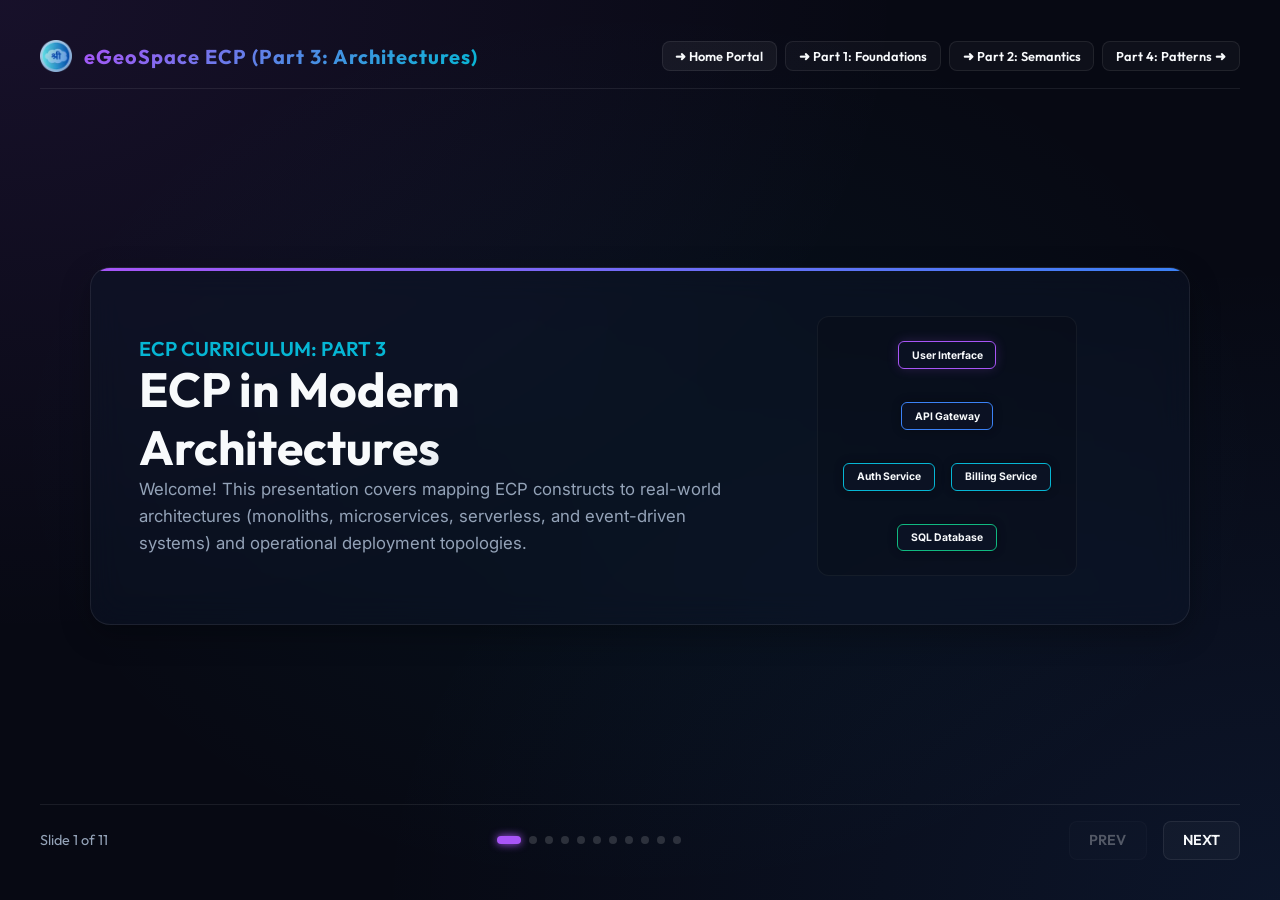
==== commit 23b1e67c: "Remove all chapter mentions from slide deck text contents" ====
--- a/architecture.html
+++ b/architecture.html
@@ -169,7 +169,7 @@
                     <div>
                         <h3>ECP CURRICULUM: PART 3</h3>
                         <h1>ECP in Modern Architectures</h1>
-                        <p>Welcome! This presentation covers Chapters 5 & 6: mapping ECP constructs to real-world architectures (monoliths, microservices, serverless, and event-driven systems) and operational deployment topologies.</p>
+                        <p>Welcome! This presentation covers mapping ECP constructs to real-world architectures (monoliths, microservices, serverless, and event-driven systems) and operational deployment topologies.</p>
                     </div>
                     <div class="welcome-decor">
                         <div class="arch-welcome-container">
